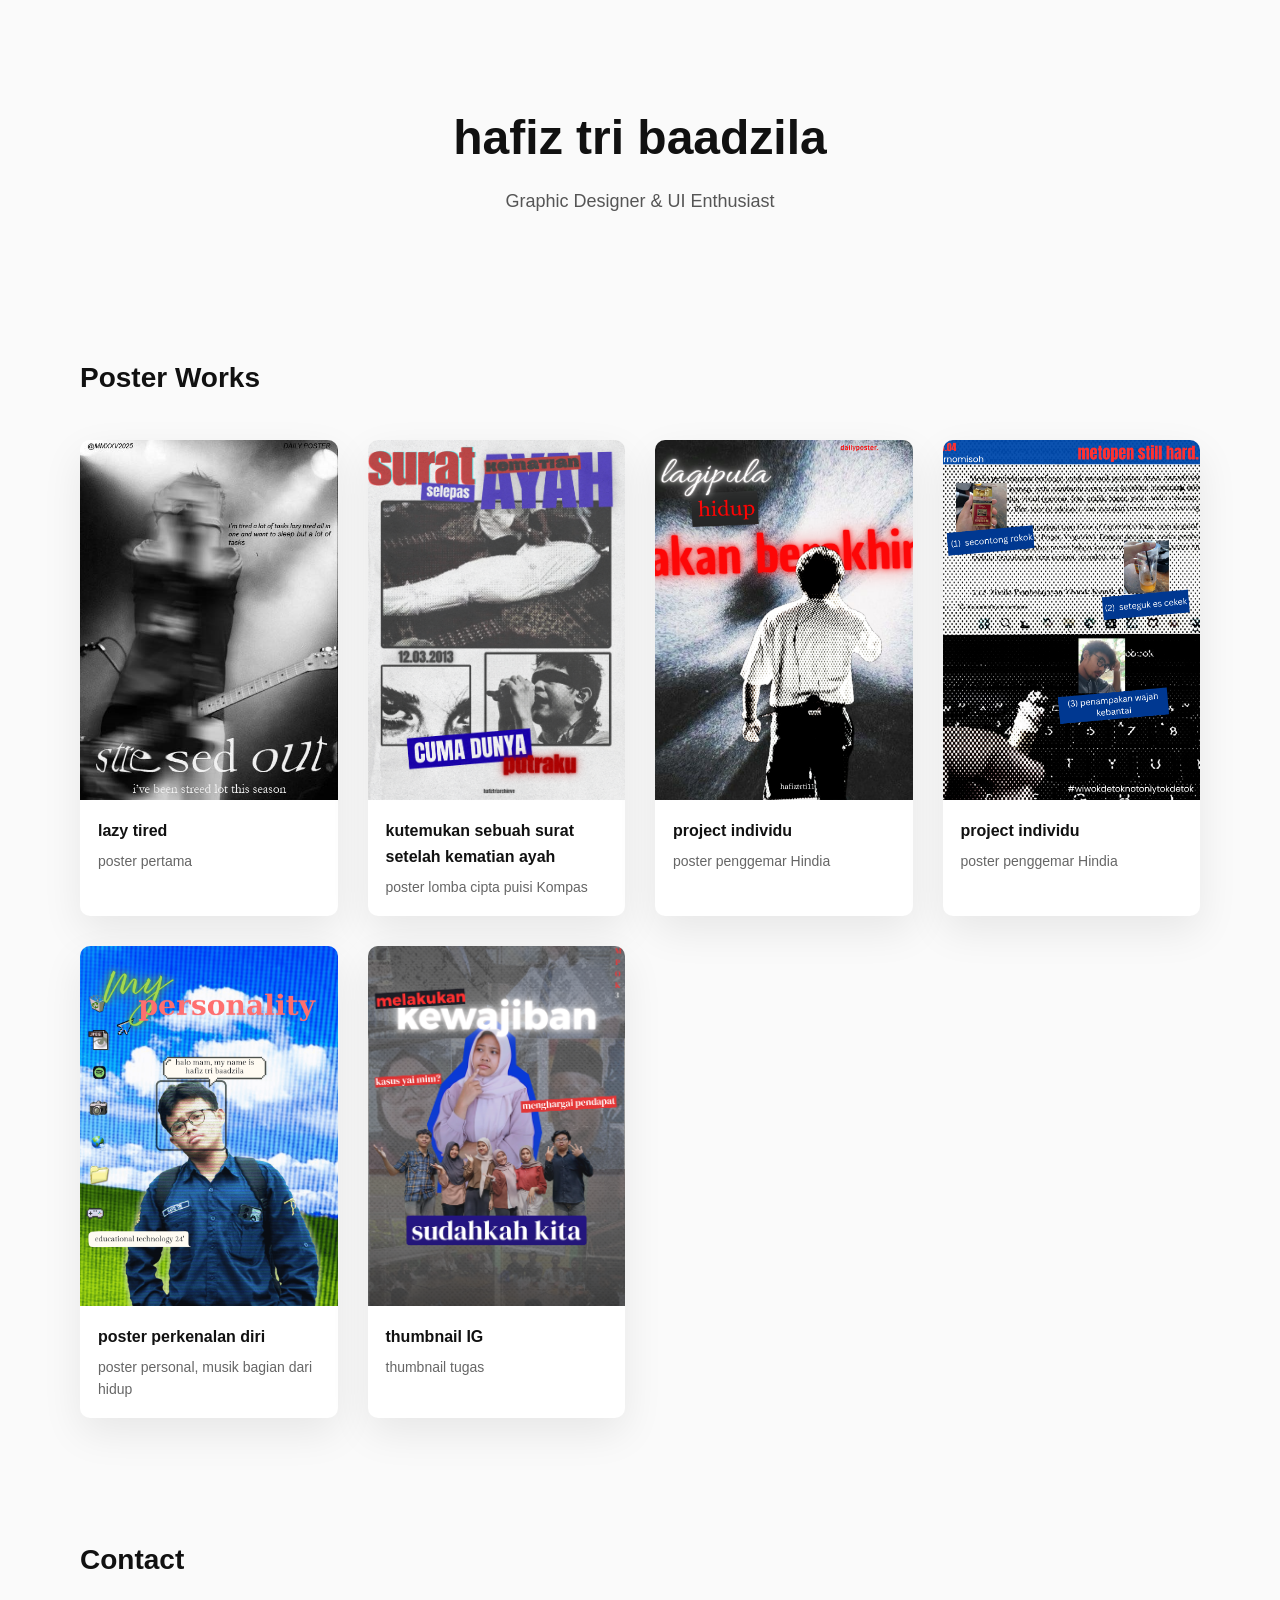
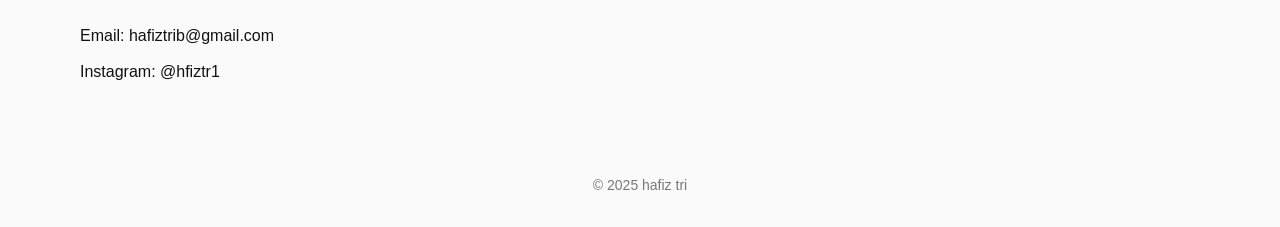
==== index.html @ 8c9a0899 "restructure: pindahkan index.html ke root agar bisa deploy" ====
<!DOCTYPE html>
<html lang="id">
<head>
  <meta charset="utf-8">
  <meta name="viewport" content="width=device-width, initial-scale=1.0">
  <title>Portofolio Hafiz Tri</title>
  <link rel="stylesheet" href="style.css">
</head>

<body>

<header class="hero">
  <h1>hafiz tri baadzila</h1>
  <p>Graphic Designer & UI Enthusiast</p>
</header>

<section class="portfolio">
  <h2>Poster Works</h2>

  <div class="grid">

    <div class="poster">
      <img src="images/jpg-1.jpg" alt="lazy tired">
      <div class="info">
        <h3>lazy tired</h3>
        <p>poster pertama</p>
      </div>
    </div>

    <div class="poster">
      <img src="images/jpg-2.png" alt="poster puisi">
      <div class="info">
        <h3>kutemukan sebuah surat setelah kematian ayah</h3>
        <p>poster lomba cipta puisi Kompas</p>
      </div>
    </div>

    <div class="poster">
      <img src="images/jpg-3.png" alt="project individu">
      <div class="info">
        <h3>project individu</h3>
        <p>poster penggemar Hindia</p>
      </div>
    </div>

    <div class="poster">
      <img src="images/jpg-4.png" alt="project individu">
      <div class="info">
        <h3>project individu</h3>
        <p>poster penggemar Hindia</p>
      </div>
    </div>

    <div class="poster">
      <img src="images/jpg-5.png" alt="poster diri">
      <div class="info">
        <h3>poster perkenalan diri</h3>
        <p>poster personal, musik bagian dari hidup</p>
      </div>
    </div>

    <div class="poster">
      <img src="images/jpg-6.png" alt="thumbnail ig">
      <div class="info">
        <h3>thumbnail IG</h3>
        <p>thumbnail tugas</p>
      </div>
    </div>

  </div>
</section>

<section class="contact">
  <h2>Contact</h2>
  <p>Email: hafiztrib@gmail.com</p>
  <p>Instagram: @hfiztr1</p>
</section>

<footer>
  <p>© 2025 hafiz tri</p>
</footer>

</body>
</html>
---- style.css ----
/* RESET DASAR */
* {
  margin: 0;
  padding: 0;
  box-sizing: border-box;
}

/* BODY */
body {
  font-family: 'Segoe UI', Arial, sans-serif;
  background: #fafafa;
  color: #111;
  line-height: 1.6;
}

/* HERO */
.hero {
  text-align: center;
  padding: 100px 20px 80px;
}

.hero h1 {
  font-size: 48px;
  font-weight: 700;
}

.hero p {
  font-size: 18px;
  color: #555;
  margin-top: 10px;
}

/* SECTION */
section {
  padding: 60px 80px;
}

h2 {
  font-size: 28px;
  margin-bottom: 40px;
}

/* GRID POSTER */
.grid {
  display: grid;
  grid-template-columns: repeat(auto-fit, minmax(250px, 1fr));
  gap: 30px;
}

/* POSTER CARD */
.poster {
  background: #fff;
  border-radius: 10px;
  overflow: hidden;
  box-shadow: 0 15px 40px rgba(0,0,0,0.08);
  transition: transform 0.3s ease, box-shadow 0.3s ease;
}

.poster:hover {
  transform: translateY(-8px);
  box-shadow: 0 25px 60px rgba(0,0,0,0.15);
}

/* IMAGE */
.poster img {
  width: 100%;
  height: 360px;
  object-fit: cover;
  display: block;
}

/* INFO */
.info {
  padding: 18px;
}

.info h3 {
  font-size: 16px;
  margin-bottom: 6px;
}

.info p {
  font-size: 14px;
  color: #666;
}

/* CONTACT */
.contact p {
  margin-top: 10px;
  font-size: 16px;
}

/* FOOTER */
footer {
  text-align: center;
  padding: 30px 20px;
  color: #777;
  font-size: 14px;
}

/* RESPONSIVE */
@media (max-width: 768px) {
  section {
    padding: 40px 20px;
  }

  .hero h1 {
    font-size: 36px;
  }
}
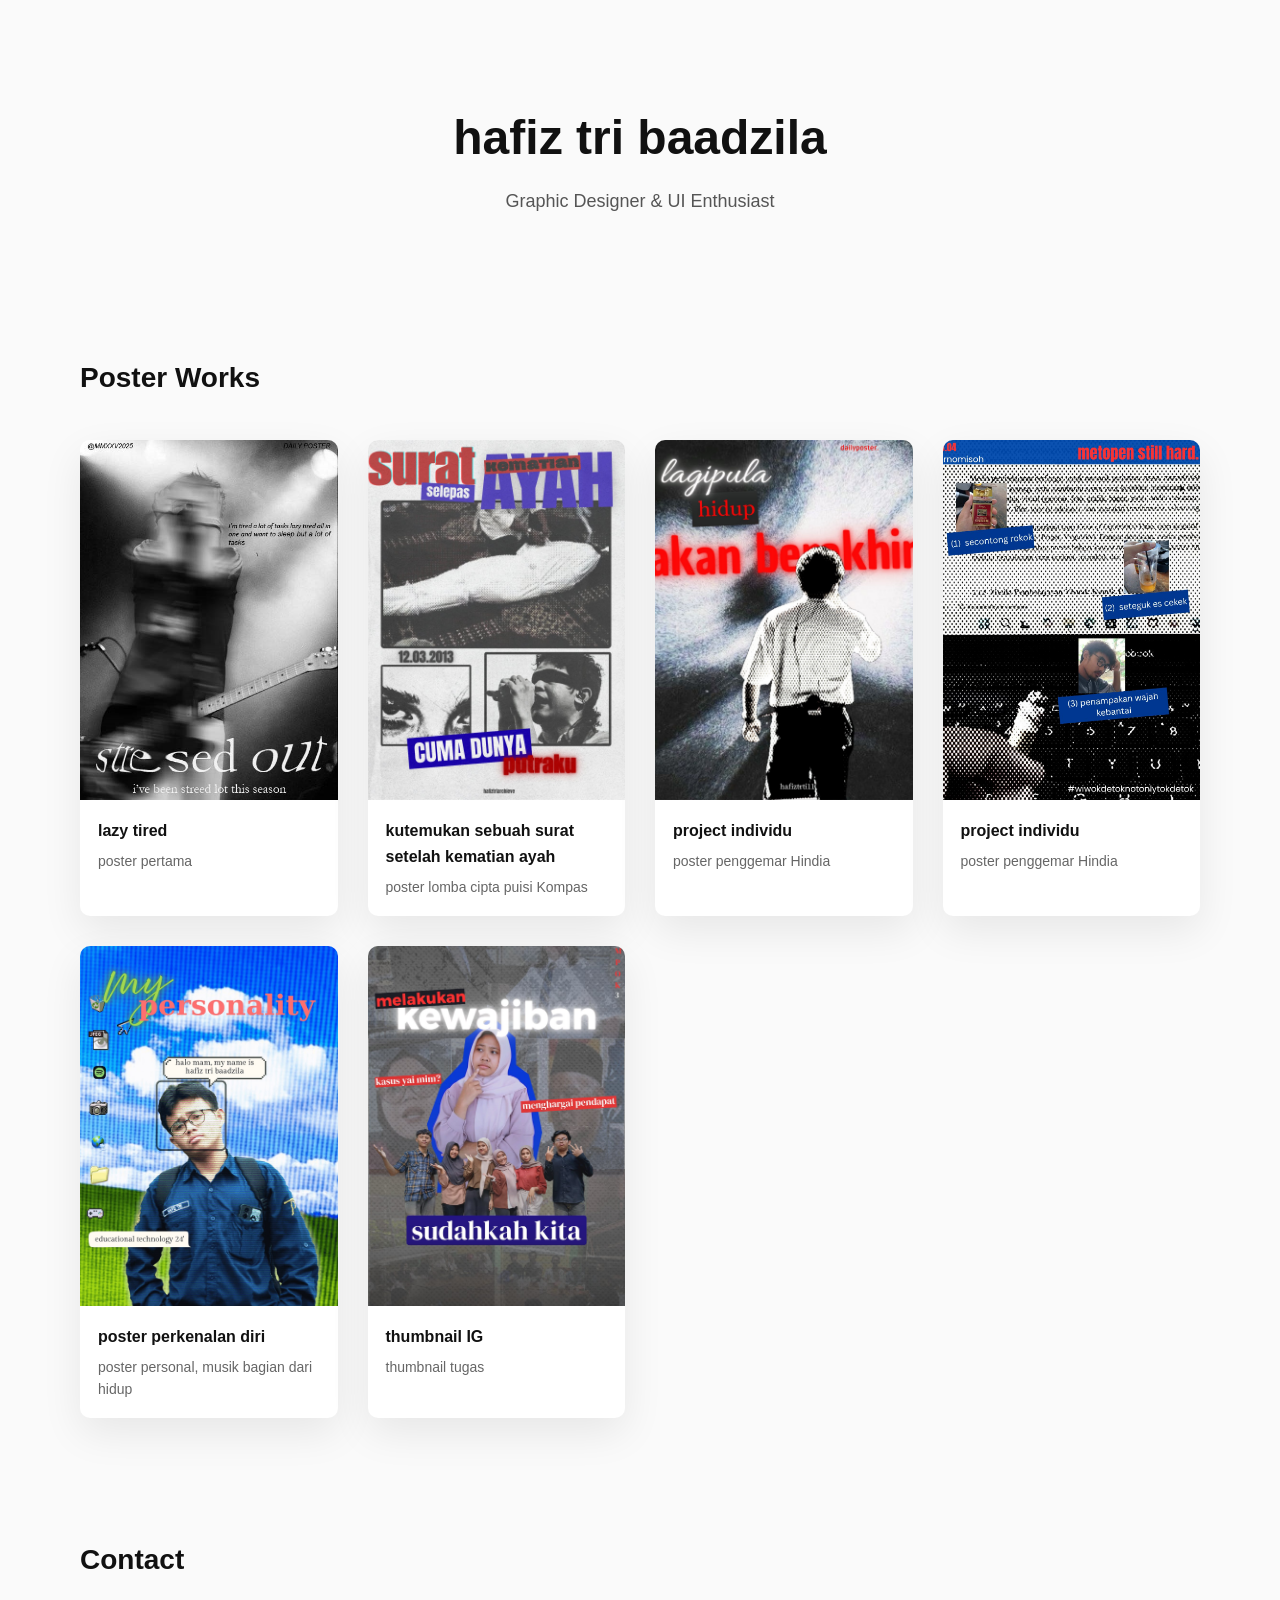
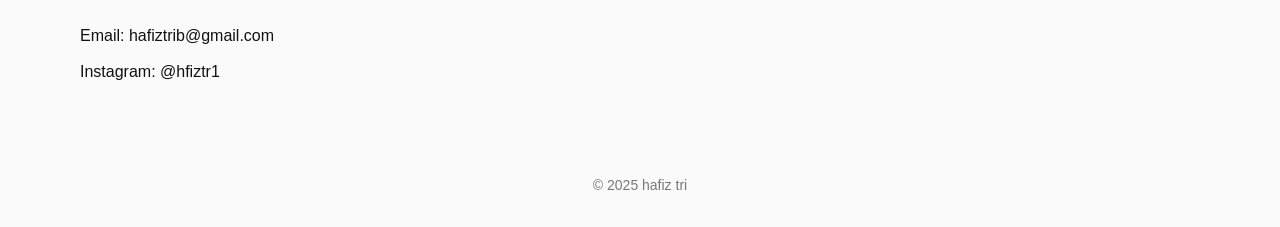
==== commit 8dd5c953: "kompres gambar ke JPEG (1200px, q85) - 18.6MB jadi 1.8MB" ====
--- a/index.html
+++ b/index.html
@@ -28,7 +28,7 @@
     </div>
 
     <div class="poster">
-      <img src="images/jpg-2.png" alt="poster puisi">
+      <img src="images/jpg-2.jpg" alt="poster puisi">
       <div class="info">
         <h3>kutemukan sebuah surat setelah kematian ayah</h3>
         <p>poster lomba cipta puisi Kompas</p>
@@ -36,7 +36,7 @@
     </div>
 
     <div class="poster">
-      <img src="images/jpg-3.png" alt="project individu">
+      <img src="images/jpg-3.jpg" alt="project individu">
       <div class="info">
         <h3>project individu</h3>
         <p>poster penggemar Hindia</p>
@@ -44,7 +44,7 @@
     </div>
 
     <div class="poster">
-      <img src="images/jpg-4.png" alt="project individu">
+      <img src="images/jpg-4.jpg" alt="project individu">
       <div class="info">
         <h3>project individu</h3>
         <p>poster penggemar Hindia</p>
@@ -52,7 +52,7 @@
     </div>
 
     <div class="poster">
-      <img src="images/jpg-5.png" alt="poster diri">
+      <img src="images/jpg-5.jpg" alt="poster diri">
       <div class="info">
         <h3>poster perkenalan diri</h3>
         <p>poster personal, musik bagian dari hidup</p>
@@ -60,7 +60,7 @@
     </div>
 
     <div class="poster">
-      <img src="images/jpg-6.png" alt="thumbnail ig">
+      <img src="images/jpg-6.jpg" alt="thumbnail ig">
       <div class="info">
         <h3>thumbnail IG</h3>
         <p>thumbnail tugas</p>
